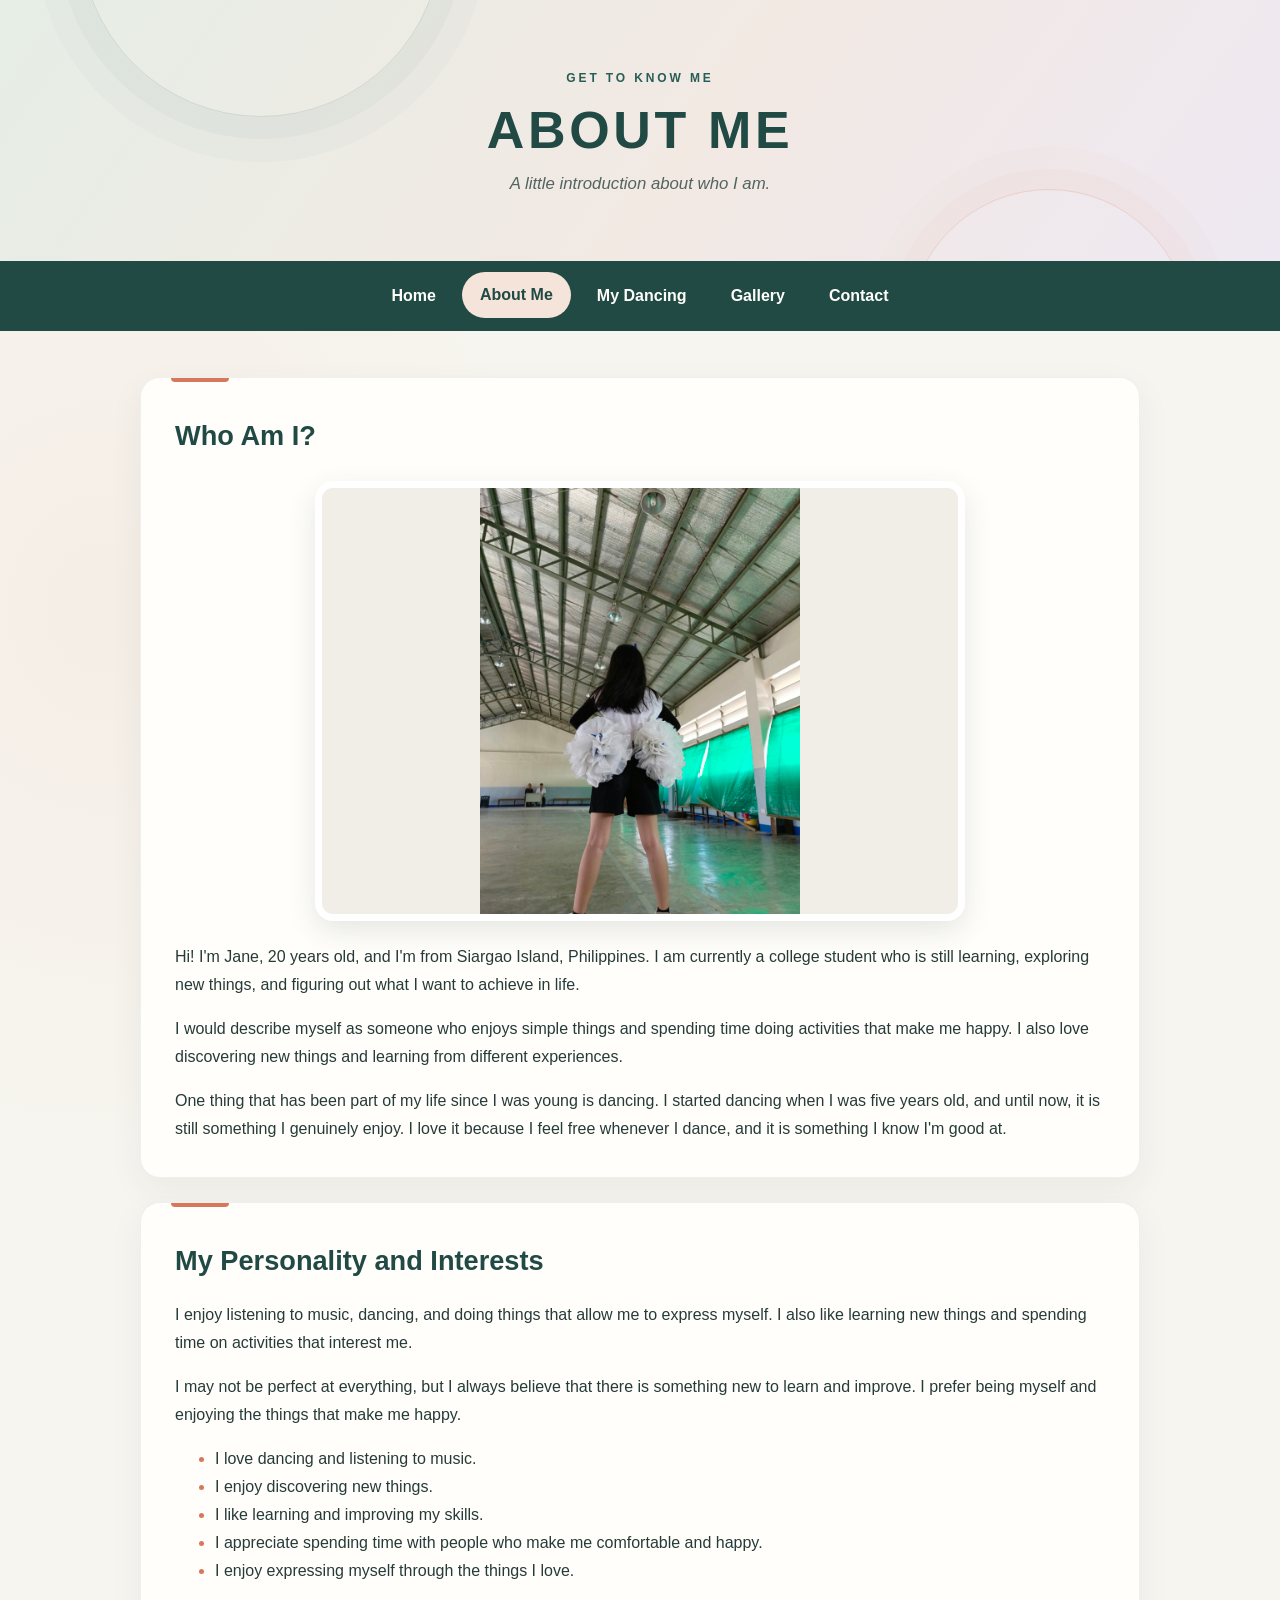
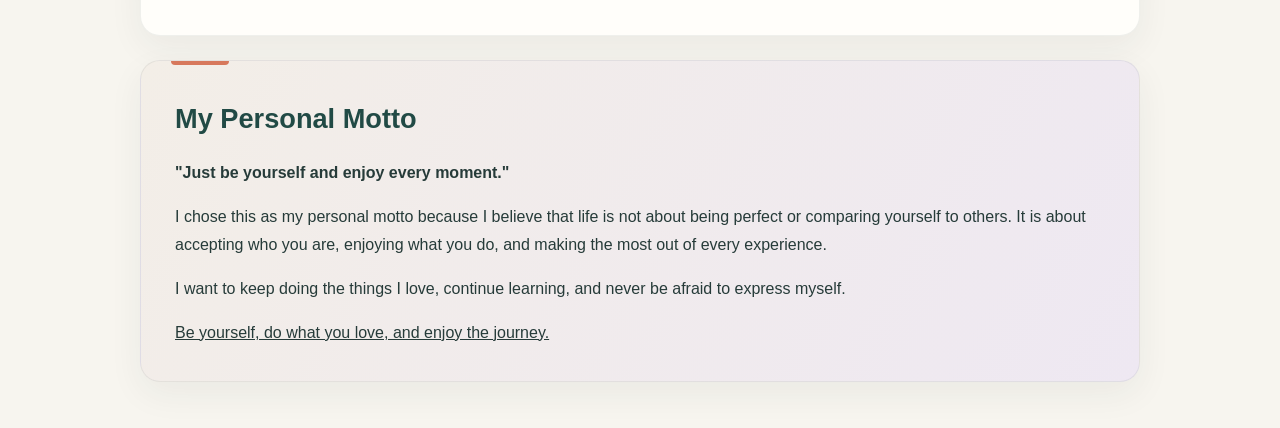
==== about.html @ 7b112239 "Publish dance website Co-authored-by: Copilot <223556219+Copilot@users.noreply.github.com>" ====
<!DOCTYPE html>
<html lang="en">
<head>
    <meta charset="UTF-8">
    <meta name="viewport" content="width=device-width, initial-scale=1.0">
    <title>My Dancing Journey | About Me</title>
    <link rel="stylesheet" href="style.css">
</head>

<body>

    <header class="hero">
        <p class="eyebrow">GET TO KNOW ME</p>
        <h1>ABOUT ME</h1>
        <p class="tagline">
            A little introduction about who I am.
        </p>
    </header>

    <nav class="navbar">
        <a href="index.html">Home</a>
        <a class="active" href="about.html">About Me</a>
        <a href="hobby.html">My Dancing</a>
        <a href="gallery.html">Gallery</a>
        <a href="contact.html">Contact</a>
    </nav>

    <main class="container">

        <section class="card">
            <h2>Who Am I?</h2>

            <img class="feature-image"
                 src="picture1.jpg"
                 alt="My personal picture">

            <p>
                Hi! I'm Jane, 20 years old, and I'm from
                Siargao Island, Philippines. I am currently
                a college student who is still learning,
                exploring new things, and figuring out
                what I want to achieve in life.
            </p>

            <p>
                I would describe myself as someone who
                enjoys simple things and spending time
                doing activities that make me happy.
                I also love discovering new things and
                learning from different experiences.
            </p>

            <p>
                One thing that has been part of my life
                since I was young is dancing. I started
                dancing when I was five years old, and
                until now, it is still something I genuinely
                enjoy. I love it because I feel free whenever
                I dance, and it is something I know I'm good at.
            </p>
        </section>

        <section class="card">
            <h2>My Personality and Interests</h2>

            <p>
                I enjoy listening to music, dancing,
                and doing things that allow me to express
                myself. I also like learning new things
                and spending time on activities that
                interest me.
            </p>

            <p>
                I may not be perfect at everything,
                but I always believe that there is
                something new to learn and improve.
                I prefer being myself and enjoying
                the things that make me happy.
            </p>

            <ul>
                <li>I love dancing and listening to music.</li>
                <li>I enjoy discovering new things.</li>
                <li>I like learning and improving my skills.</li>
                <li>I appreciate spending time with people
                    who make me comfortable and happy.</li>
                <li>I enjoy expressing myself through
                    the things I love.</li>
            </ul>
        </section>

        <section class="card highlight">
            <h2>My Personal Motto</h2>

            <p>
                <b>"Just be yourself and enjoy every moment."</b>
            </p>

            <p>
                I chose this as my personal motto because
                I believe that life is not about being
                perfect or comparing yourself to others.
                It is about accepting who you are,
                enjoying what you do, and making the most
                out of every experience.
            </p>

            <p>
                I want to keep doing the things I love,
                continue learning, and never be afraid
                to express myself.
            </p>

            <p>
                <u>Be yourself, do what you love,
                and enjoy the journey.</u>
            </p>
        </section>

    </main>

</body>
</html>
---- style.css ----
/* A calm, dance-inspired color palette */

:root {
    color-scheme: light;
    --ink: #263b39;
    --muted-ink: #526461;
    --paper: #f7f5ef;
    --card: #fffefa;
    --green: #285d56;
    --green-dark: #214a45;
    --coral: #d7785c;
    --lavender: #eee8f2;
    --line: #e7e2d9;
}

* {
    box-sizing: border-box;
}

html {
    scroll-behavior: smooth;
}

body {
    margin: 0;
    padding: 0;
    background:
        radial-gradient(ellipse at 8% 30%, rgba(215, 120, 92, 0.06), transparent 28rem),
        var(--paper);
    color: var(--ink);
    font-family: "Segoe UI", Tahoma, Geneva, Verdana, sans-serif;
    font-size: 16px;
    line-height: 1.75;
}

/* The orbit-like circles suggest movement without making the page busy. */
.hero {
    position: relative;
    overflow: hidden;
    padding: 68px 20px 62px;
    background: linear-gradient(125deg, #e6eee6 0%, #f2e9e3 54%, #eee8f2 100%);
    text-align: center;
}

.hero::before,
.hero::after {
    position: absolute;
    content: "";
    pointer-events: none;
    border: 1px solid rgba(40, 93, 86, 0.15);
    border-radius: 50%;
}

.hero::before {
    width: 360px;
    height: 360px;
    top: -245px;
    left: max(-100px, calc(50% - 560px));
    box-shadow: 0 0 0 22px rgba(40, 93, 86, 0.035), 0 0 0 45px rgba(40, 93, 86, 0.025);
}

.hero::after {
    width: 280px;
    height: 280px;
    right: max(-110px, calc(50% - 550px));
    bottom: -210px;
    border-color: rgba(215, 120, 92, 0.22);
    box-shadow: 0 0 0 20px rgba(215, 120, 92, 0.035), 0 0 0 42px rgba(215, 120, 92, 0.025);
}

.hero > * {
    position: relative;
    z-index: 1;
}

.eyebrow {
    margin: 0 0 10px;
    color: var(--green);
    font-size: 0.75rem;
    font-weight: 800;
    letter-spacing: 0.24em;
}

.hero h1 {
    margin: 0 0 8px;
    color: var(--green-dark);
    font-size: clamp(2rem, 5vw, 3.25rem);
    letter-spacing: 0.07em;
    line-height: 1.2;
}

.tagline {
    max-width: 600px;
    margin: 0 auto;
    color: var(--muted-ink);
    font-size: 1.05rem;
    font-style: italic;
}

/* NAVIGATION */

.navbar {
    position: relative;
    z-index: 2;
    display: flex;
    justify-content: center;
    flex-wrap: wrap;
    gap: 8px;
    padding: 12px 18px;
    background-color: var(--green-dark);
}

.navbar a {
    padding: 8px 17px;
    border: 1px solid transparent;
    border-radius: 999px;
    color: #fffefa;
    font-weight: 700;
    text-decoration: none;
    transition: background-color 180ms ease, color 180ms ease, transform 180ms ease;
}

.navbar a:hover,
.navbar a.active {
    transform: translateY(-1px);
    background-color: #f4e4d9;
    color: var(--green-dark);
}

a:focus-visible {
    outline: 3px solid var(--coral);
    outline-offset: 3px;
}

/* MAIN CONTENT */

.container {
    width: min(100% - 40px, 1000px);
    margin: 46px auto;
}

.container > h2 {
    margin: 0 0 8px;
    color: var(--green-dark);
    font-size: clamp(1.65rem, 3vw, 2.2rem);
    line-height: 1.25;
}

.container > p {
    max-width: 760px;
    margin: 0;
    color: var(--muted-ink);
}

.card {
    position: relative;
    overflow: hidden;
    margin-bottom: 24px;
    padding: clamp(22px, 4vw, 34px);
    border: 1px solid rgba(38, 59, 57, 0.07);
    border-radius: 20px;
    background-color: var(--card);
    box-shadow: 0 12px 35px rgba(38, 59, 57, 0.06);
}

.card::before {
    position: absolute;
    top: 0;
    left: 30px;
    width: 58px;
    height: 4px;
    border-radius: 0 0 5px 5px;
    background-color: var(--coral);
    content: "";
}

.card h2,
.card h3 {
    color: var(--green-dark);
}

.card h2 {
    margin: 0 0 12px;
    font-size: clamp(1.35rem, 2.5vw, 1.7rem);
}

.card h3 {
    margin-bottom: 5px;
}

.card p:last-child {
    margin-bottom: 0;
}

.highlight {
    background: linear-gradient(120deg, #f3eee7, var(--lavender));
}

li::marker {
    color: var(--coral);
}

/* LINKS AND IMAGES */

a {
    color: var(--green);
}

.card a {
    font-weight: 700;
}

.form-note {
    padding: 12px 15px;
    border-left: 3px solid var(--coral);
    border-radius: 0 10px 10px 0;
    background-color: #f6f3ed;
    color: var(--muted-ink);
    font-size: 0.94rem;
}

.form-field {
    margin: 18px 0;
}

.form-field label {
    display: block;
    margin-bottom: 6px;
    color: var(--green-dark);
    font-weight: 700;
}

.form-field input,
.form-field textarea {
    display: block;
    width: 100%;
    padding: 12px 14px;
    border: 1px solid #c9d2cc;
    border-radius: 10px;
    background-color: #fff;
    color: var(--ink);
    font: inherit;
}

.form-field textarea {
    min-height: 130px;
    resize: vertical;
}

.form-field input:focus,
.form-field textarea:focus {
    border-color: var(--green);
    outline: 3px solid rgba(40, 93, 86, 0.15);
}

button {
    padding: 11px 20px;
    border: 0;
    border-radius: 999px;
    background-color: var(--green);
    color: #fffefa;
    cursor: pointer;
    font: inherit;
    font-weight: 700;
    transition: background-color 180ms ease, transform 180ms ease;
}

button:hover {
    transform: translateY(-1px);
    background-color: var(--green-dark);
}

.form-status {
    color: var(--green-dark);
    font-weight: 700;
}

.comment-entry {
    margin-top: 15px;
    padding: 16px 18px;
    border: 1px solid var(--line);
    border-radius: 12px;
    background-color: #f8f6f0;
    overflow-wrap: anywhere;
}

.comment-entry h3 {
    margin: 0 0 5px;
}

.comment-entry p {
    margin: 0;
    white-space: pre-wrap;
}

.feature-image {
    display: block;
    width: 100%;
    max-width: 650px;
    max-height: 440px;
    margin: 22px auto;
    border: 7px solid #fff;
    border-radius: 18px;
    background-color: #f0eee7;
    box-shadow: 0 10px 28px rgba(38, 59, 57, 0.12);
    object-fit: contain;
}

/* GALLERIES */

.gallery-grid {
    display: grid;
    grid-template-columns: repeat(2, minmax(0, 1fr));
    gap: 25px;
    margin-top: 25px;
}

.gallery {
    display: grid;
    grid-template-columns: repeat(3, minmax(0, 1fr));
    gap: 20px;
    margin-top: 28px;
}

.gallery-item {
    overflow: hidden;
    padding: 12px;
    border: 1px solid rgba(38, 59, 57, 0.07);
    border-radius: 17px;
    background-color: var(--card);
    box-shadow: 0 9px 24px rgba(38, 59, 57, 0.07);
    text-align: center;
    transition: transform 180ms ease, box-shadow 180ms ease;
}

.gallery-item:hover {
    transform: translateY(-4px);
    box-shadow: 0 14px 30px rgba(38, 59, 57, 0.12);
}

.gallery-item img {
    display: block;
    width: 100%;
    height: 250px;
    border-radius: 11px;
    background-color: #f0eee7;
    object-fit: cover;
}

.gallery-item h3 {
    margin-bottom: 5px;
}

.gallery-item p {
    margin: 10px 4px 2px;
    color: var(--green-dark);
    font-weight: 700;
}

/* TABLE */

table {
    width: 100%;
    margin-top: 20px;
    overflow: hidden;
    border: 1px solid var(--line);
    border-collapse: collapse;
    border-radius: 12px;
    background-color: var(--card);
}

th {
    background-color: var(--green);
    color: #fffefa;
}

th,
td {
    padding: 12px;
    border: 1px solid var(--line);
    text-align: left;
}

tr:nth-child(even) {
    background-color: #f6f3ed;
}

/* FOOTER */

footer {
    margin-top: 50px;
    padding: 20px;
    background-color: var(--green-dark);
    color: #fffefa;
    text-align: center;
}

footer p {
    margin: 0;
}

@media screen and (max-width: 700px) {
    .hero {
        padding: 52px 18px 46px;
    }

    .navbar {
        gap: 5px;
        padding: 10px;
    }

    .navbar a {
        padding: 8px 13px;
        font-size: 0.92rem;
    }

    .container {
        width: min(100% - 28px, 1000px);
        margin: 30px auto;
    }

    .gallery,
    .gallery-grid {
        grid-template-columns: 1fr;
    }

    .gallery-item img {
        height: auto;
        max-height: 420px;
        aspect-ratio: 4 / 3;
    }

    table {
        font-size: 0.86rem;
    }

    th,
    td {
        padding: 9px 7px;
    }
}

@media (prefers-reduced-motion: reduce) {
    html {
        scroll-behavior: auto;
    }

    *,
    *::before,
    *::after {
        transition-duration: 0.01ms !important;
    }
}
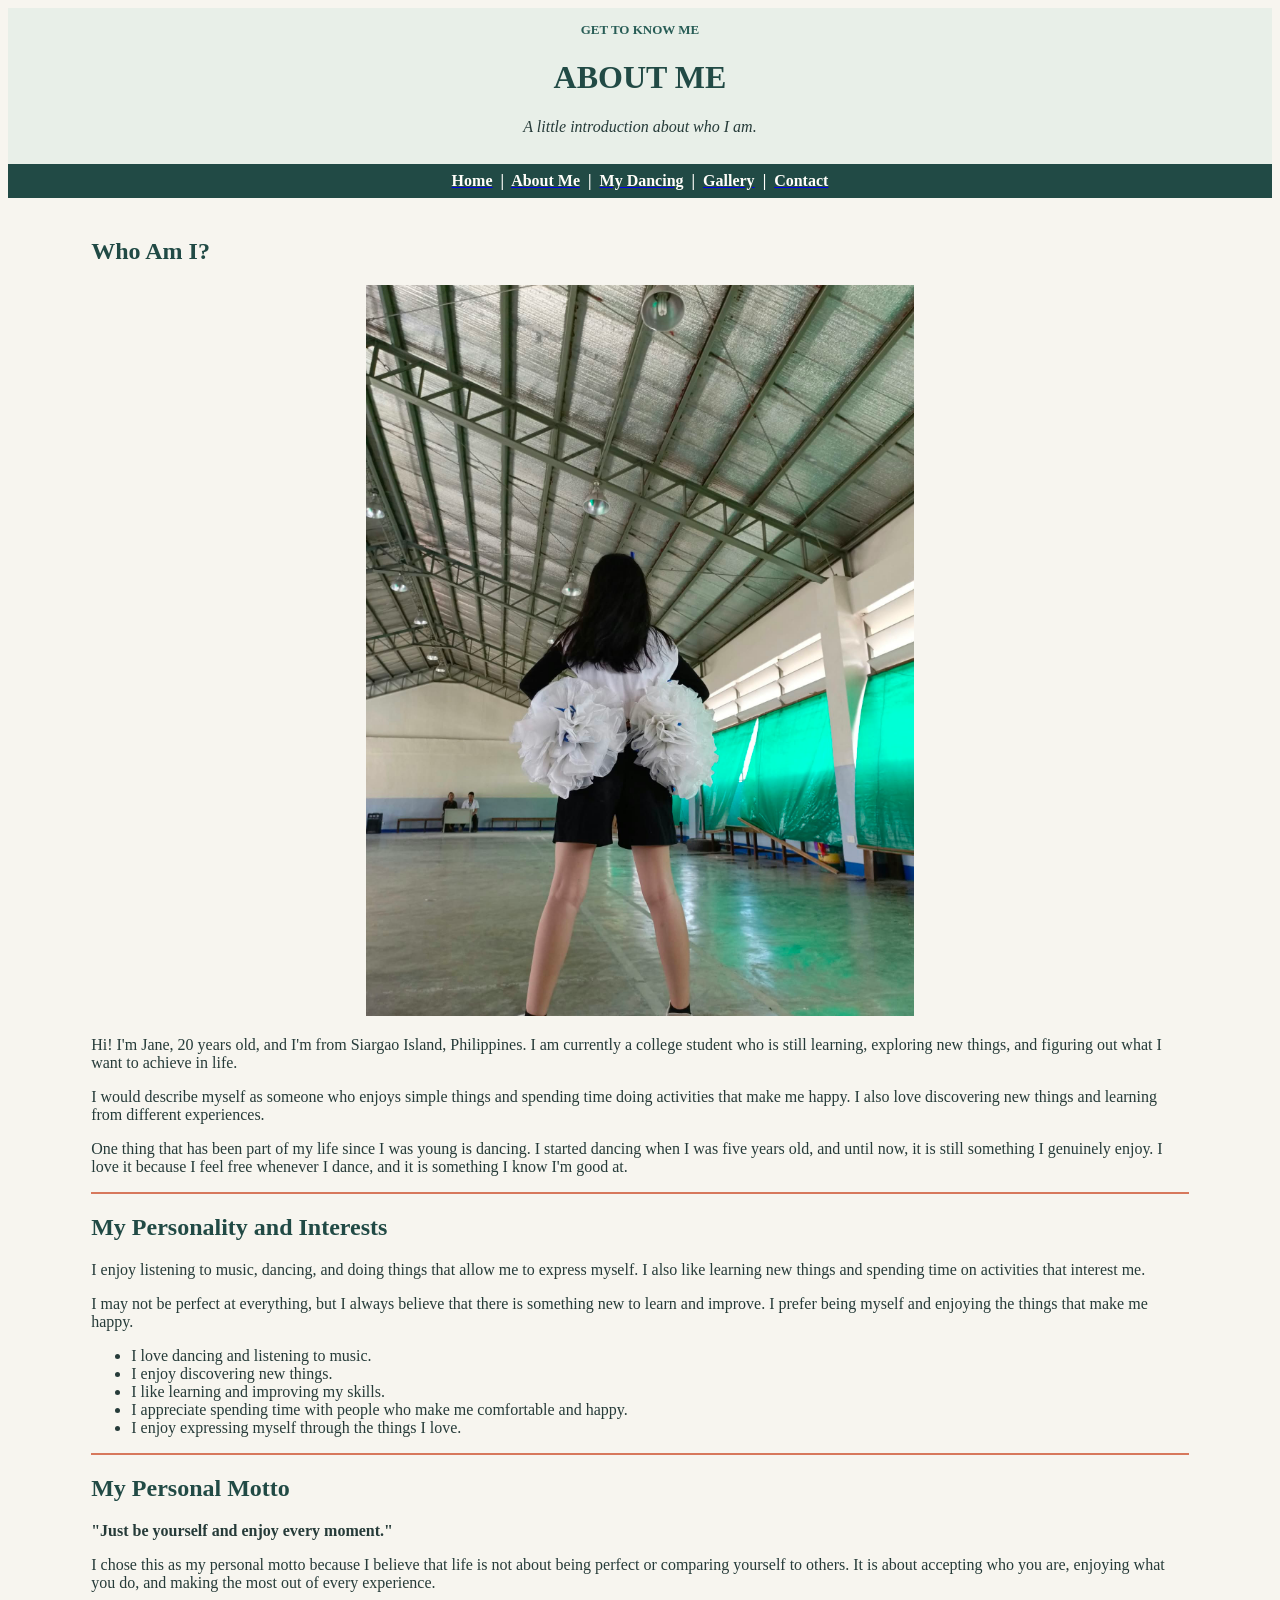
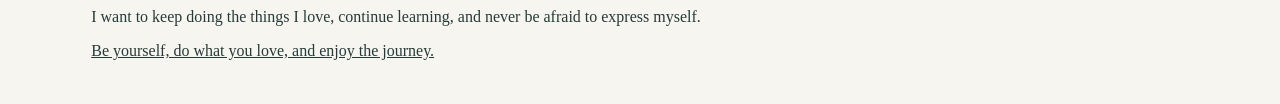
==== commit 0ef1ebd1: "Update website using HTML only Co-authored-by: Copilot <223556219+Copilot@users.noreply.github.com>" ====
--- a/about.html
+++ b/about.html
@@ -1,126 +1,36 @@
-
-
-<!DOCTYPE html>
+﻿<!DOCTYPE html>
 <html lang="en">
 <head>
-    <meta charset="UTF-8">
-    <meta name="viewport" content="width=device-width, initial-scale=1.0">
-    <title>My Dancing Journey | About Me</title>
-    <link rel="stylesheet" href="style.css">
+  <meta charset="UTF-8">
+  <meta name="viewport" content="width=device-width, initial-scale=1.0">
+  <title>My Dancing Journey | About Me</title>
 </head>
-
-<body>
-
-    <header class="hero">
-        <p class="eyebrow">GET TO KNOW ME</p>
-        <h1>ABOUT ME</h1>
-        <p class="tagline">
-            A little introduction about who I am.
-        </p>
-    </header>
-
-    <nav class="navbar">
-        <a href="index.html">Home</a>
-        <a class="active" href="about.html">About Me</a>
-        <a href="hobby.html">My Dancing</a>
-        <a href="gallery.html">Gallery</a>
-        <a href="contact.html">Contact</a>
-    </nav>
-
-    <main class="container">
-
-        <section class="card">
-            <h2>Who Am I?</h2>
-
-            <img class="feature-image"
-                 src="picture1.jpg"
-                 alt="My personal picture">
-
-            <p>
-                Hi! I'm Jane, 20 years old, and I'm from
-                Siargao Island, Philippines. I am currently
-                a college student who is still learning,
-                exploring new things, and figuring out
-                what I want to achieve in life.
-            </p>
-
-            <p>
-                I would describe myself as someone who
-                enjoys simple things and spending time
-                doing activities that make me happy.
-                I also love discovering new things and
-                learning from different experiences.
-            </p>
-
-            <p>
-                One thing that has been part of my life
-                since I was young is dancing. I started
-                dancing when I was five years old, and
-                until now, it is still something I genuinely
-                enjoy. I love it because I feel free whenever
-                I dance, and it is something I know I'm good at.
-            </p>
-        </section>
-
-        <section class="card">
-            <h2>My Personality and Interests</h2>
-
-            <p>
-                I enjoy listening to music, dancing,
-                and doing things that allow me to express
-                myself. I also like learning new things
-                and spending time on activities that
-                interest me.
-            </p>
-
-            <p>
-                I may not be perfect at everything,
-                but I always believe that there is
-                something new to learn and improve.
-                I prefer being myself and enjoying
-                the things that make me happy.
-            </p>
-
-            <ul>
-                <li>I love dancing and listening to music.</li>
-                <li>I enjoy discovering new things.</li>
-                <li>I like learning and improving my skills.</li>
-                <li>I appreciate spending time with people
-                    who make me comfortable and happy.</li>
-                <li>I enjoy expressing myself through
-                    the things I love.</li>
-            </ul>
-        </section>
-
-        <section class="card highlight">
-            <h2>My Personal Motto</h2>
-
-            <p>
-                <b>"Just be yourself and enjoy every moment."</b>
-            </p>
-
-            <p>
-                I chose this as my personal motto because
-                I believe that life is not about being
-                perfect or comparing yourself to others.
-                It is about accepting who you are,
-                enjoying what you do, and making the most
-                out of every experience.
-            </p>
-
-            <p>
-                I want to keep doing the things I love,
-                continue learning, and never be afraid
-                to express myself.
-            </p>
-
-            <p>
-                <u>Be yourself, do what you love,
-                and enjoy the journey.</u>
-            </p>
-        </section>
-
-    </main>
-
+<body bgcolor="#f7f5ef" text="#263b39">
+  <table width="100%" cellpadding="12" cellspacing="0" bgcolor="#e8efe8"><tr><td align="center">
+    <font size="2" color="#285d56"><b>GET TO KNOW ME</b></font><h1><font color="#214a45">ABOUT ME</font></h1><p><i>A little introduction about who I am.</i></p>
+  </td></tr></table>
+  <table width="100%" cellpadding="8" cellspacing="0" bgcolor="#214a45"><tr><td align="center">
+    <font color="#fffefa"><b><a href="index.html"><font color="#fffefa">Home</font></a> &nbsp;|&nbsp; <a href="about.html"><font color="#fffefa">About Me</font></a> &nbsp;|&nbsp; <a href="hobby.html"><font color="#fffefa">My Dancing</font></a> &nbsp;|&nbsp; <a href="gallery.html"><font color="#fffefa">Gallery</font></a> &nbsp;|&nbsp; <a href="contact.html"><font color="#fffefa">Contact</font></a></b></font>
+  </td></tr></table>
+  <table width="90%" cellpadding="20" cellspacing="0" align="center"><tr><td>
+    <h2><font color="#214a45">Who Am I?</font></h2>
+    <p align="center"><img src="picture1.jpg" alt="My personal picture" width="50%"></p>
+    <p>Hi! I'm Jane, 20 years old, and I'm from Siargao Island, Philippines. I am currently a college student who is still learning, exploring new things, and figuring out what I want to achieve in life.</p>
+    <p>I would describe myself as someone who enjoys simple things and spending time doing activities that make me happy. I also love discovering new things and learning from different experiences.</p>
+    <p>One thing that has been part of my life since I was young is dancing. I started dancing when I was five years old, and until now, it is still something I genuinely enjoy. I love it because I feel free whenever I dance, and it is something I know I'm good at.</p>
+    <hr color="#d7785c">
+    <h2><font color="#214a45">My Personality and Interests</font></h2>
+    <p>I enjoy listening to music, dancing, and doing things that allow me to express myself. I also like learning new things and spending time on activities that interest me.</p>
+    <p>I may not be perfect at everything, but I always believe that there is something new to learn and improve. I prefer being myself and enjoying the things that make me happy.</p>
+    <ul>
+      <li>I love dancing and listening to music.</li><li>I enjoy discovering new things.</li><li>I like learning and improving my skills.</li><li>I appreciate spending time with people who make me comfortable and happy.</li><li>I enjoy expressing myself through the things I love.</li>
+    </ul>
+    <hr color="#d7785c">
+    <h2><font color="#214a45">My Personal Motto</font></h2>
+    <p><b>"Just be yourself and enjoy every moment."</b></p>
+    <p>I chose this as my personal motto because I believe that life is not about being perfect or comparing yourself to others. It is about accepting who you are, enjoying what you do, and making the most out of every experience.</p>
+    <p>I want to keep doing the things I love, continue learning, and never be afraid to express myself.</p>
+    <p><u>Be yourself, do what you love, and enjoy the journey.</u></p>
+  </td></tr></table>
 </body>
 </html>
